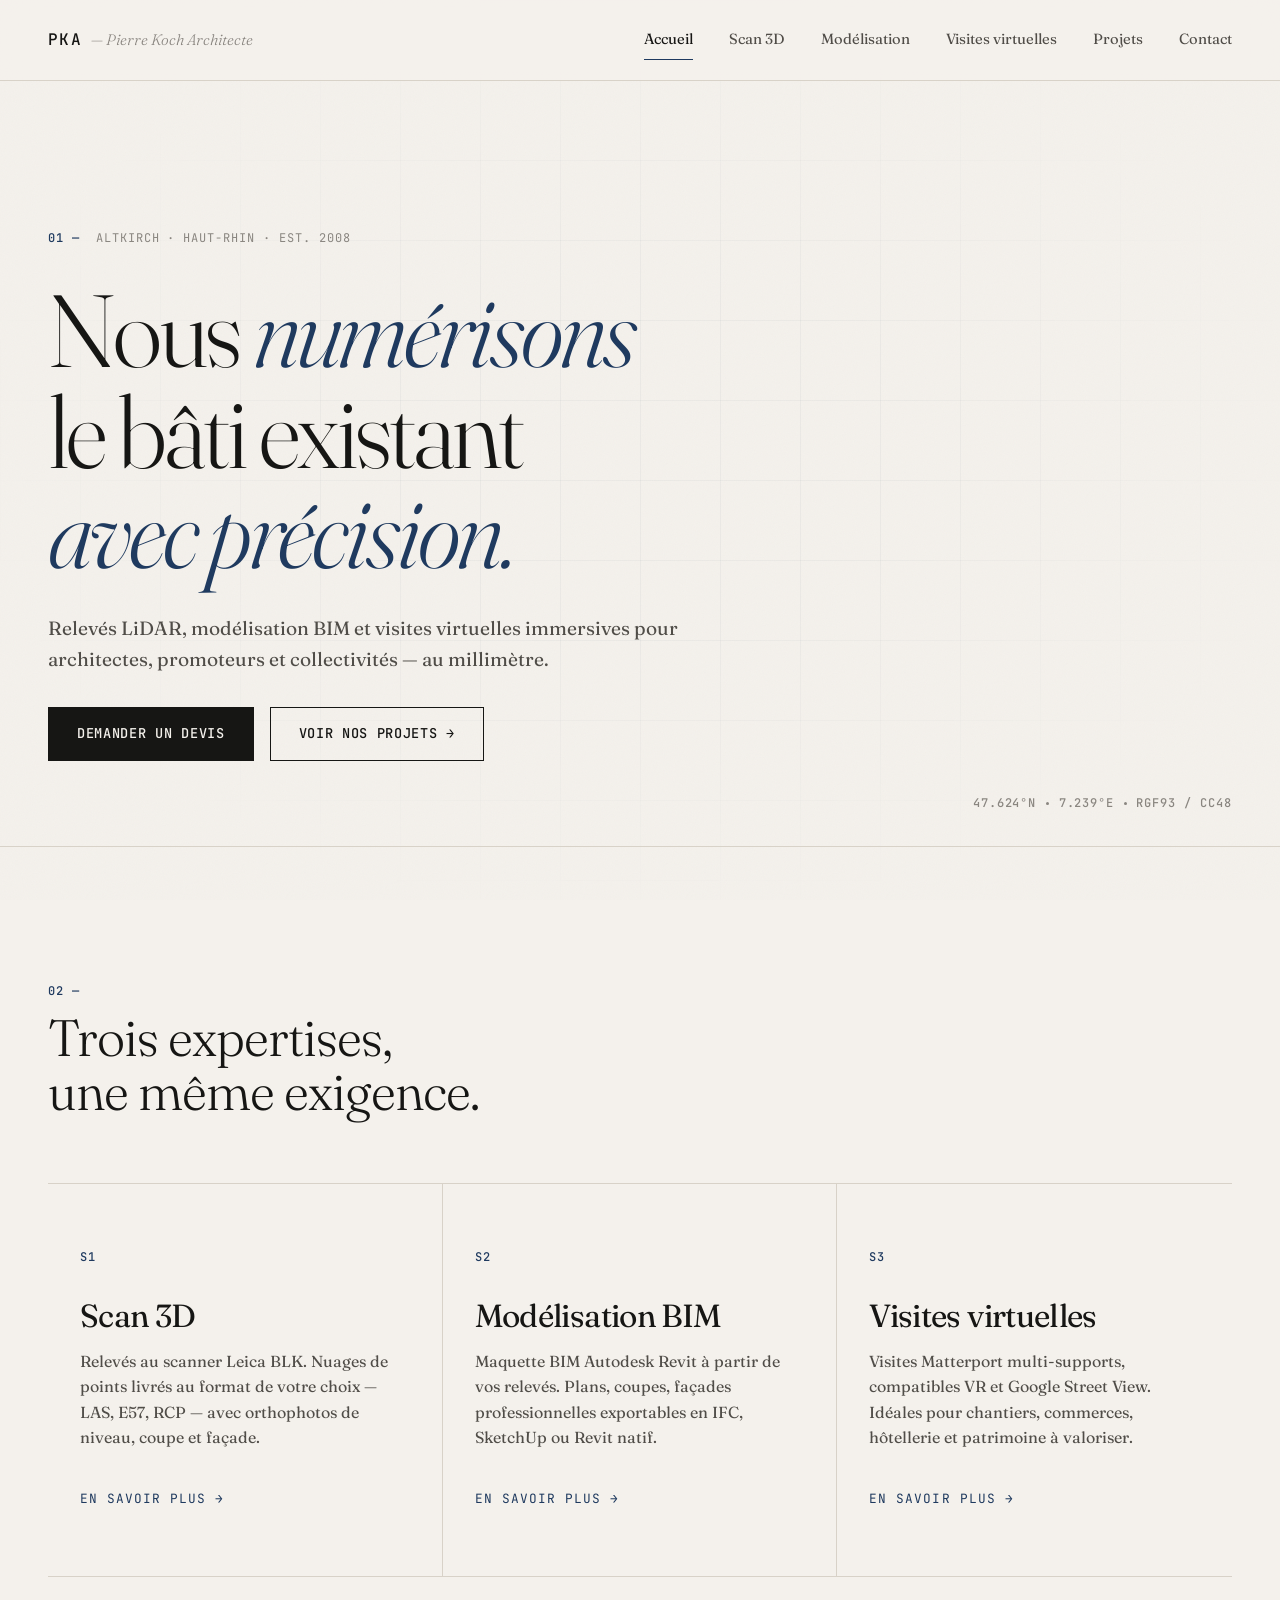
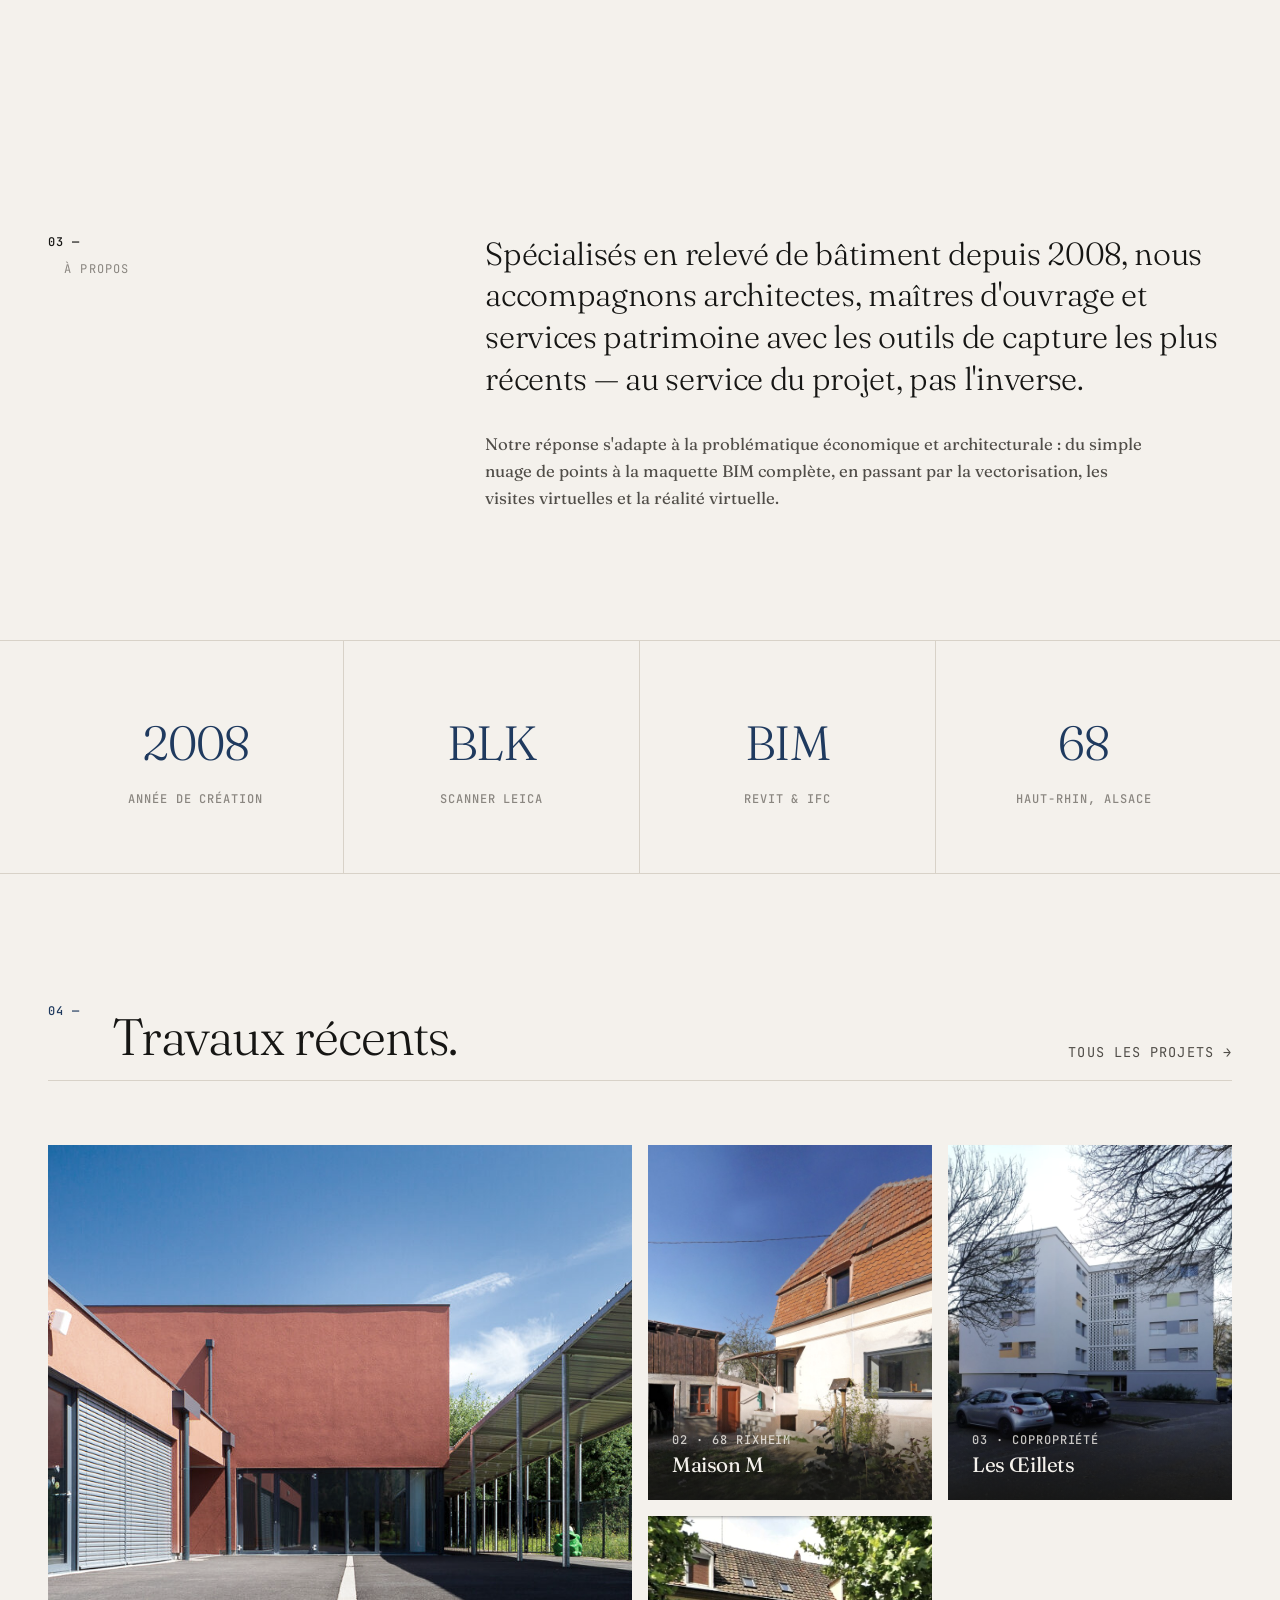
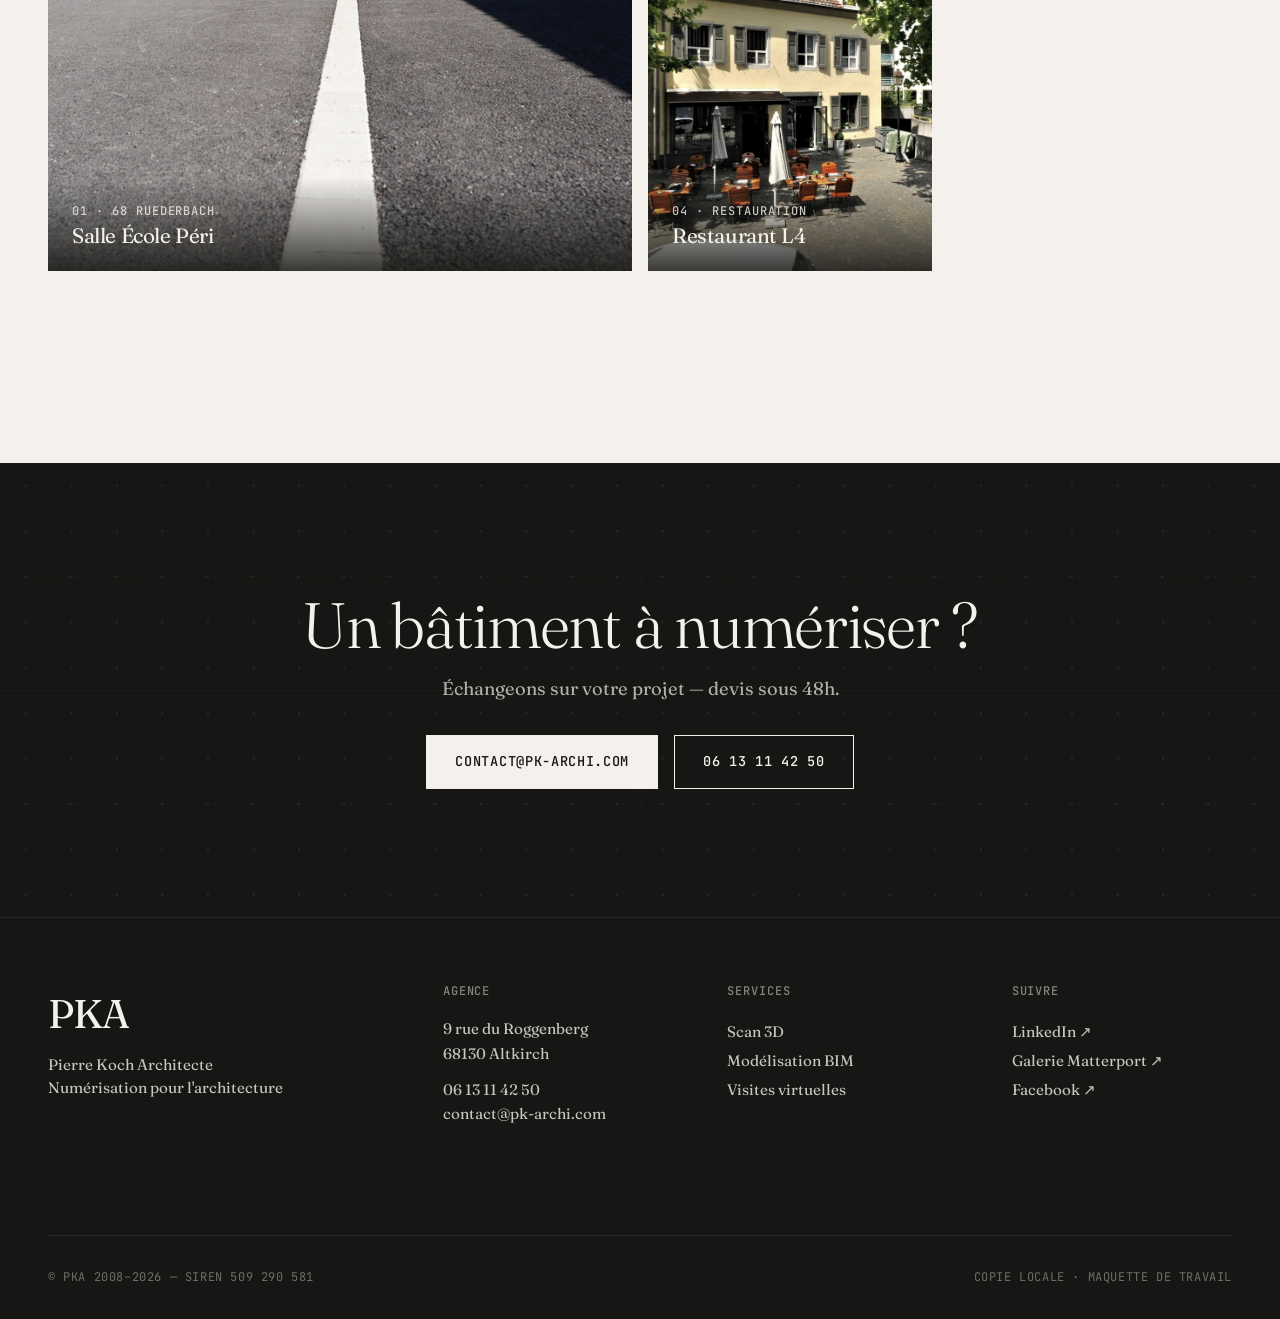
==== index.html @ 5dce4f2f "Initial import — PKA site statique (maquette)" ====
<!DOCTYPE html>
<html lang="fr">
<head>
<meta charset="UTF-8">
<meta name="viewport" content="width=device-width, initial-scale=1.0">
<meta name="description" content="PKA — Pierre Koch Architecte. Scan 3D LiDAR, modélisation BIM et visites virtuelles immersives en Alsace depuis 2008.">
<title>PKA — Numérisation pour l'architecture · Alsace</title>
<link rel="preconnect" href="https://fonts.googleapis.com">
<link rel="preconnect" href="https://fonts.gstatic.com" crossorigin>
<link href="https://fonts.googleapis.com/css2?family=Fraunces:opsz,wght@9..144,300;9..144,400;9..144,500;9..144,600&family=JetBrains+Mono:wght@400;500&display=swap" rel="stylesheet">
<link rel="stylesheet" href="style.css">
</head>
<body>

<!-- Background wireframe grid (évoque nuage de points) -->
<div class="bg-grid" aria-hidden="true"></div>
<div class="bg-noise" aria-hidden="true"></div>

<!-- Navigation -->
<header class="nav">
  <a href="index.html" class="nav__logo">
    <span class="nav__logo-mark">PKA</span>
    <span class="nav__logo-tag">— Pierre Koch Architecte</span>
  </a>
  <nav class="nav__links">
    <a href="index.html" class="active">Accueil</a>
    <a href="scan-3d.html">Scan 3D</a>
    <a href="modelisation.html">Modélisation</a>
    <a href="visites-virtuelles.html">Visites virtuelles</a>
    <a href="projets.html">Projets</a>
    <a href="contact.html">Contact</a>
  </nav>
  <button class="nav__burger" aria-label="Menu">
    <span></span><span></span><span></span>
  </button>
</header>

<!-- HERO -->
<section class="hero">
  <div class="hero__meta">
    <span class="hero__meta-num">01 —</span>
    <span class="hero__meta-label">Altkirch · Haut-Rhin · est. 2008</span>
  </div>
  <h1 class="hero__title">
    Nous <em>numérisons</em><br>
    le bâti existant<br>
    <span class="hero__title-accent">avec précision.</span>
  </h1>
  <p class="hero__lead">
    Relevés LiDAR, modélisation BIM et visites virtuelles immersives
    pour architectes, promoteurs et collectivités — au millimètre.
  </p>
  <div class="hero__cta">
    <a href="contact.html" class="btn btn--primary">Demander un devis</a>
    <a href="projets.html" class="btn btn--ghost">Voir nos projets →</a>
  </div>

  <!-- Coordonnées géo façon relevé technique -->
  <div class="hero__coords">
    <span>47.624°N</span>
    <span class="dot"></span>
    <span>7.239°E</span>
    <span class="dot"></span>
    <span>RGF93 / CC48</span>
  </div>
</section>

<!-- PILIERS -->
<section class="pillars">
  <div class="pillars__header">
    <span class="section-num">02 —</span>
    <h2 class="section-title">Trois expertises,<br>une même exigence.</h2>
  </div>

  <div class="pillars__grid">
    <article class="pillar">
      <div class="pillar__num">S1</div>
      <h3 class="pillar__title">Scan 3D</h3>
      <p class="pillar__desc">
        Relevés au scanner Leica BLK. Nuages de points livrés au format
        de votre choix — LAS, E57, RCP — avec orthophotos de niveau,
        coupe et façade.
      </p>
      <a href="scan-3d.html" class="pillar__link">En savoir plus →</a>
    </article>

    <article class="pillar">
      <div class="pillar__num">S2</div>
      <h3 class="pillar__title">Modélisation BIM</h3>
      <p class="pillar__desc">
        Maquette BIM Autodesk Revit à partir de vos relevés. Plans,
        coupes, façades professionnelles exportables en IFC, SketchUp
        ou Revit natif.
      </p>
      <a href="modelisation.html" class="pillar__link">En savoir plus →</a>
    </article>

    <article class="pillar">
      <div class="pillar__num">S3</div>
      <h3 class="pillar__title">Visites virtuelles</h3>
      <p class="pillar__desc">
        Visites Matterport multi-supports, compatibles VR et Google Street
        View. Idéales pour chantiers, commerces, hôtellerie et patrimoine
        à valoriser.
      </p>
      <a href="visites-virtuelles.html" class="pillar__link">En savoir plus →</a>
    </article>
  </div>
</section>

<!-- MANIFESTO / ABOUT -->
<section class="manifesto">
  <div class="manifesto__meta">
    <span class="section-num">03 —</span>
    <span class="section-eyebrow">À propos</span>
  </div>
  <div class="manifesto__body">
    <p class="manifesto__lead">
      Spécialisés en relevé de bâtiment depuis 2008, nous accompagnons
      architectes, maîtres d'ouvrage et services patrimoine avec les
      outils de capture les plus récents — au service du projet, pas
      l'inverse.
    </p>
    <p class="manifesto__text">
      Notre réponse s'adapte à la problématique économique et
      architecturale : du simple nuage de points à la maquette BIM
      complète, en passant par la vectorisation, les visites virtuelles
      et la réalité virtuelle.
    </p>
  </div>
</section>

<!-- STATS / CHIFFRES -->
<section class="stats">
  <div class="stat">
    <div class="stat__num">2008</div>
    <div class="stat__label">Année de création</div>
  </div>
  <div class="stat">
    <div class="stat__num">BLK</div>
    <div class="stat__label">Scanner Leica</div>
  </div>
  <div class="stat">
    <div class="stat__num">BIM</div>
    <div class="stat__label">Revit & IFC</div>
  </div>
  <div class="stat">
    <div class="stat__num">68</div>
    <div class="stat__label">Haut-Rhin, Alsace</div>
  </div>
</section>

<!-- TRAVAUX RÉCENTS -->
<section class="works">
  <div class="works__header">
    <span class="section-num">04 —</span>
    <h2 class="section-title">Travaux récents.</h2>
    <a href="projets.html" class="works__all">Tous les projets →</a>
  </div>

  <div class="works__grid">
    <a href="projets.html" class="work work--large">
      <img src="images/ruederbach-1.jpg" alt="Salle École Péri, Ruederbach" loading="lazy">
      <div class="work__caption">
        <span class="work__meta">01 · 68 Ruederbach</span>
        <h3 class="work__title">Salle École Péri</h3>
      </div>
    </a>
    <a href="projets.html" class="work">
      <img src="images/rixheim-2.jpg" alt="Projet Maison M, Rixheim" loading="lazy">
      <div class="work__caption">
        <span class="work__meta">02 · 68 Rixheim</span>
        <h3 class="work__title">Maison M</h3>
      </div>
    </a>
    <a href="projets.html" class="work">
      <img src="images/oeillets-1.jpg" alt="Copropriété O" loading="lazy">
      <div class="work__caption">
        <span class="work__meta">03 · Copropriété</span>
        <h3 class="work__title">Les Œillets</h3>
      </div>
    </a>
    <a href="projets.html" class="work">
      <img src="images/restaurant-l4.jpg" alt="Restaurant L4" loading="lazy">
      <div class="work__caption">
        <span class="work__meta">04 · Restauration</span>
        <h3 class="work__title">Restaurant L4</h3>
      </div>
    </a>
  </div>
</section>

<!-- CTA FINAL -->
<section class="final-cta">
  <div class="final-cta__bg" aria-hidden="true">
    <!-- Wireframe décoratif type scan 3D -->
    <svg viewBox="0 0 1200 400" preserveAspectRatio="xMidYMid slice">
      <defs>
        <pattern id="scan-dots" x="0" y="0" width="40" height="40" patternUnits="userSpaceOnUse">
          <circle cx="20" cy="20" r="1" fill="currentColor" opacity="0.4"/>
        </pattern>
      </defs>
      <rect width="1200" height="400" fill="url(#scan-dots)"/>
      <g stroke="currentColor" stroke-width="0.5" fill="none" opacity="0.3">
        <path d="M 0 200 L 1200 200"/>
        <path d="M 600 0 L 600 400"/>
        <path d="M 0 100 L 1200 100" stroke-dasharray="4 4"/>
        <path d="M 0 300 L 1200 300" stroke-dasharray="4 4"/>
      </g>
    </svg>
  </div>
  <div class="final-cta__content">
    <h2>Un bâtiment à numériser ?</h2>
    <p>Échangeons sur votre projet — devis sous 48h.</p>
    <div class="final-cta__actions">
      <a href="mailto:contact@pk-archi.com" class="btn btn--primary">contact@pk-archi.com</a>
      <a href="tel:+33613114250" class="btn btn--ghost">06 13 11 42 50</a>
    </div>
  </div>
</section>

<!-- FOOTER -->
<footer class="footer">
  <div class="footer__col">
    <div class="footer__logo">PKA</div>
    <p class="footer__tag">Pierre Koch Architecte<br>Numérisation pour l'architecture</p>
  </div>
  <div class="footer__col">
    <h4>Agence</h4>
    <p>9 rue du Roggenberg<br>68130 Altkirch</p>
    <p>06 13 11 42 50<br>contact@pk-archi.com</p>
  </div>
  <div class="footer__col">
    <h4>Services</h4>
    <a href="scan-3d.html">Scan 3D</a>
    <a href="modelisation.html">Modélisation BIM</a>
    <a href="visites-virtuelles.html">Visites virtuelles</a>
  </div>
  <div class="footer__col">
    <h4>Suivre</h4>
    <a href="https://www.linkedin.com/company/pierre-koch-architecte/" target="_blank" rel="noopener">LinkedIn ↗</a>
    <a href="https://matterport.com/discover/account/7345yx9ycRM/" target="_blank" rel="noopener">Galerie Matterport ↗</a>
    <a href="https://www.facebook.com/PierreKochArchitecte/" target="_blank" rel="noopener">Facebook ↗</a>
  </div>
  <div class="footer__bottom">
    <span>© PKA 2008–2026 — SIREN 509 290 581</span>
    <span>Copie locale · Maquette de travail</span>
  </div>
</footer>

<script src="script.js"></script>
</body>
</html>
---- style.css ----
/* ==========================================================================
   PKA — Pierre Koch Architecte
   Design : éditorial minimaliste + accents techniques (wireframe / scan 3D)
   ========================================================================== */

:root {
  /* Couleurs — palette sobre architecturale avec accent "bleu plan" */
  --bg: #f4f1ec;           /* beige papier calque */
  --bg-dark: #161614;      /* presque noir encre */
  --ink: #161614;
  --ink-soft: #504d48;
  --ink-mute: #8a8680;
  --line: #d8d2c8;
  --accent: #1f3a5f;       /* bleu plan technique */
  --accent-soft: #3d5a85;
  --hot: #c44a1e;          /* rouge "calque rouge d'archi" */

  /* Typographie */
  --serif: 'Fraunces', 'Times New Roman', Georgia, serif;
  --mono: 'JetBrains Mono', 'SF Mono', Menlo, monospace;

  /* Espacement */
  --space-xs: 0.5rem;
  --space-sm: 1rem;
  --space-md: 2rem;
  --space-lg: 4rem;
  --space-xl: 8rem;
  --max: 1440px;
}

* { box-sizing: border-box; margin: 0; padding: 0; }

html { scroll-behavior: smooth; }

body {
  font-family: var(--serif);
  font-weight: 400;
  font-size: 18px;
  line-height: 1.6;
  color: var(--ink);
  background: var(--bg);
  overflow-x: hidden;
  -webkit-font-smoothing: antialiased;
  position: relative;
}

/* ==========================================================================
   Arrière-plans décoratifs (wireframe + grain)
   ========================================================================== */
.bg-grid {
  position: fixed;
  inset: 0;
  z-index: 0;
  pointer-events: none;
  background-image:
    linear-gradient(rgba(31, 58, 95, 0.04) 1px, transparent 1px),
    linear-gradient(90deg, rgba(31, 58, 95, 0.04) 1px, transparent 1px);
  background-size: 80px 80px;
  mask-image: radial-gradient(ellipse at center, black 30%, transparent 75%);
}

.bg-noise {
  position: fixed;
  inset: 0;
  z-index: 0;
  pointer-events: none;
  opacity: 0.035;
  mix-blend-mode: multiply;
  background-image: url("data:image/svg+xml;utf8,<svg xmlns='http://www.w3.org/2000/svg' width='200' height='200'><filter id='n'><feTurbulence type='fractalNoise' baseFrequency='0.9' numOctaves='3'/></filter><rect width='200' height='200' filter='url(%23n)'/></svg>");
}

body > *:not(.bg-grid):not(.bg-noise) {
  position: relative;
  z-index: 1;
}

/* ==========================================================================
   Typographie d'éléments partagée
   ========================================================================== */
h1, h2, h3 {
  font-family: var(--serif);
  font-weight: 400;
  letter-spacing: -0.02em;
  line-height: 1.05;
}

h1 em {
  font-style: italic;
  font-weight: 300;
  color: var(--accent);
}

a {
  color: inherit;
  text-decoration: none;
  transition: color 0.2s ease;
}

p { color: var(--ink-soft); }

.section-num,
.nav__logo-mark,
.hero__meta-num,
.hero__coords,
.work__meta,
.pillar__num,
.stat__label,
.footer__col h4 {
  font-family: var(--mono);
  font-size: 0.75rem;
  font-weight: 500;
  letter-spacing: 0.08em;
  text-transform: uppercase;
}

.section-title {
  font-size: clamp(2rem, 4vw, 3.5rem);
  font-weight: 300;
  margin-top: 0.5rem;
}

.section-eyebrow {
  font-family: var(--mono);
  font-size: 0.75rem;
  letter-spacing: 0.1em;
  text-transform: uppercase;
  color: var(--ink-mute);
  margin-left: var(--space-sm);
}

/* ==========================================================================
   Navigation
   ========================================================================== */
.nav {
  display: flex;
  align-items: center;
  justify-content: space-between;
  padding: 1.5rem 3rem;
  max-width: var(--max);
  margin: 0 auto;
  border-bottom: 1px solid var(--line);
  position: sticky;
  top: 0;
  background: rgba(244, 241, 236, 0.88);
  backdrop-filter: blur(12px);
  -webkit-backdrop-filter: blur(12px);
  z-index: 100;
}

.nav__logo {
  display: flex;
  align-items: baseline;
  gap: 0.6rem;
}
.nav__logo-mark {
  font-size: 1rem;
  font-weight: 500;
  color: var(--ink);
}
.nav__logo-tag {
  font-family: var(--serif);
  font-style: italic;
  font-size: 0.95rem;
  color: var(--ink-mute);
  font-weight: 300;
}

.nav__links {
  display: flex;
  gap: 2.25rem;
}
.nav__links a {
  font-size: 0.92rem;
  color: var(--ink-soft);
  padding: 0.25rem 0;
  position: relative;
}
.nav__links a:hover { color: var(--ink); }
.nav__links a.active { color: var(--ink); }
.nav__links a.active::after {
  content: '';
  position: absolute;
  bottom: -4px;
  left: 0;
  width: 100%;
  height: 1px;
  background: var(--accent);
}

.nav__burger {
  display: none;
  background: none;
  border: none;
  cursor: pointer;
  width: 32px;
  height: 24px;
  flex-direction: column;
  justify-content: space-between;
}
.nav__burger span {
  display: block;
  height: 1.5px;
  background: var(--ink);
}

/* ==========================================================================
   Hero
   ========================================================================== */
.hero {
  max-width: var(--max);
  margin: 0 auto;
  padding: var(--space-xl) 3rem var(--space-lg);
  min-height: 85vh;
  display: flex;
  flex-direction: column;
  justify-content: center;
  position: relative;
}

.hero__meta {
  display: flex;
  align-items: center;
  gap: 1rem;
  margin-bottom: 2rem;
  color: var(--ink-mute);
}
.hero__meta-num { color: var(--accent); }
.hero__meta-label { font-family: var(--mono); font-size: 0.75rem; letter-spacing: 0.08em; text-transform: uppercase; }

.hero__title {
  font-size: clamp(3rem, 8vw, 7rem);
  font-weight: 300;
  line-height: 0.98;
  letter-spacing: -0.03em;
  margin-bottom: var(--space-md);
  max-width: 14ch;
  animation: fadeUp 0.9s ease-out both;
}
.hero__title-accent {
  color: var(--accent);
  font-style: italic;
  font-weight: 300;
}

.hero__lead {
  font-size: clamp(1.1rem, 1.5vw, 1.35rem);
  max-width: 54ch;
  color: var(--ink-soft);
  margin-bottom: var(--space-md);
  animation: fadeUp 0.9s 0.15s ease-out both;
}

.hero__cta {
  display: flex;
  gap: 1rem;
  flex-wrap: wrap;
  animation: fadeUp 0.9s 0.3s ease-out both;
}

.hero__coords {
  position: absolute;
  bottom: var(--space-md);
  right: 3rem;
  display: flex;
  align-items: center;
  gap: 0.6rem;
  color: var(--ink-mute);
  animation: fadeUp 0.9s 0.5s ease-out both;
}
.hero__coords .dot {
  width: 3px; height: 3px;
  border-radius: 50%;
  background: var(--ink-mute);
}

/* ==========================================================================
   Boutons
   ========================================================================== */
.btn {
  display: inline-flex;
  align-items: center;
  gap: 0.5rem;
  padding: 0.95rem 1.75rem;
  font-family: var(--mono);
  font-size: 0.85rem;
  font-weight: 500;
  letter-spacing: 0.05em;
  text-transform: uppercase;
  border-radius: 0;
  border: 1px solid currentColor;
  cursor: pointer;
  transition: all 0.25s cubic-bezier(0.4, 0, 0.2, 1);
  text-decoration: none;
}
.btn--primary {
  background: var(--ink);
  color: var(--bg);
  border-color: var(--ink);
}
.btn--primary:hover {
  background: var(--accent);
  border-color: var(--accent);
  transform: translateY(-2px);
}
.btn--ghost {
  background: transparent;
  color: var(--ink);
  border-color: var(--ink);
}
.btn--ghost:hover {
  background: var(--ink);
  color: var(--bg);
  transform: translateY(-2px);
}

/* ==========================================================================
   Piliers (services)
   ========================================================================== */
.pillars {
  max-width: var(--max);
  margin: 0 auto;
  padding: var(--space-xl) 3rem;
  border-top: 1px solid var(--line);
}

.pillars__header { margin-bottom: var(--space-lg); }
.pillars__header .section-num { color: var(--accent); }

.pillars__grid {
  display: grid;
  grid-template-columns: repeat(3, 1fr);
  gap: 0;
  border-top: 1px solid var(--line);
}

.pillar {
  padding: var(--space-lg) var(--space-md);
  border-right: 1px solid var(--line);
  border-bottom: 1px solid var(--line);
  position: relative;
  transition: background 0.3s ease;
}
.pillar:last-child { border-right: none; }
.pillar:hover { background: rgba(31, 58, 95, 0.02); }

.pillar__num {
  color: var(--accent);
  margin-bottom: var(--space-md);
}

.pillar__title {
  font-size: 2rem;
  font-weight: 400;
  margin-bottom: var(--space-sm);
}

.pillar__desc {
  font-size: 1rem;
  margin-bottom: var(--space-md);
  color: var(--ink-soft);
}

.pillar__link {
  font-family: var(--mono);
  font-size: 0.8rem;
  text-transform: uppercase;
  letter-spacing: 0.08em;
  color: var(--accent);
  position: relative;
}
.pillar__link:hover { color: var(--hot); }

/* ==========================================================================
   Manifesto
   ========================================================================== */
.manifesto {
  max-width: var(--max);
  margin: 0 auto;
  padding: var(--space-xl) 3rem;
  display: grid;
  grid-template-columns: 1fr 2fr;
  gap: var(--space-lg);
}

.manifesto__meta {
  display: flex;
  flex-direction: column;
  gap: 0.5rem;
}

.manifesto__lead {
  font-family: var(--serif);
  font-size: clamp(1.4rem, 2.5vw, 2rem);
  font-weight: 300;
  line-height: 1.3;
  color: var(--ink);
  margin-bottom: var(--space-md);
  letter-spacing: -0.01em;
}

.manifesto__text {
  font-size: 1.05rem;
  max-width: 60ch;
}

/* ==========================================================================
   Stats
   ========================================================================== */
.stats {
  max-width: var(--max);
  margin: 0 auto;
  padding: 0 3rem;
  display: grid;
  grid-template-columns: repeat(4, 1fr);
  border-top: 1px solid var(--line);
  border-bottom: 1px solid var(--line);
}

.stat {
  padding: var(--space-lg) var(--space-md);
  border-right: 1px solid var(--line);
  text-align: center;
}
.stat:last-child { border-right: none; }

.stat__num {
  font-family: var(--serif);
  font-size: clamp(2rem, 4vw, 3rem);
  font-weight: 300;
  color: var(--accent);
  letter-spacing: -0.02em;
}

.stat__label {
  margin-top: 0.5rem;
  color: var(--ink-mute);
}

/* ==========================================================================
   Works / portfolio preview
   ========================================================================== */
.works {
  max-width: var(--max);
  margin: 0 auto;
  padding: var(--space-xl) 3rem;
}

.works__header {
  display: grid;
  grid-template-columns: auto 1fr auto;
  align-items: end;
  gap: var(--space-md);
  margin-bottom: var(--space-lg);
  padding-bottom: var(--space-sm);
  border-bottom: 1px solid var(--line);
}
.works__header .section-num { color: var(--accent); align-self: start; }
.works__header .section-title { grid-column: 2; }
.works__all {
  font-family: var(--mono);
  font-size: 0.85rem;
  text-transform: uppercase;
  letter-spacing: 0.08em;
  color: var(--ink-soft);
  transition: color 0.2s;
}
.works__all:hover { color: var(--accent); }

.works__grid {
  display: grid;
  grid-template-columns: repeat(4, 1fr);
  grid-template-rows: auto;
  gap: 1rem;
}

.work {
  position: relative;
  overflow: hidden;
  aspect-ratio: 4/5;
  background: var(--ink);
  display: block;
}
.work--large {
  grid-column: span 2;
  grid-row: span 2;
  aspect-ratio: auto;
}

.work img {
  width: 100%;
  height: 100%;
  object-fit: cover;
  transition: transform 0.7s cubic-bezier(0.2, 0.8, 0.2, 1), filter 0.4s ease;
  filter: grayscale(30%) contrast(1.02);
}
.work:hover img {
  transform: scale(1.04);
  filter: grayscale(0%) contrast(1.05);
}

.work__caption {
  position: absolute;
  bottom: 0;
  left: 0;
  right: 0;
  padding: 1.5rem;
  background: linear-gradient(to top, rgba(22, 22, 20, 0.85), transparent);
  color: var(--bg);
}
.work__meta {
  display: block;
  opacity: 0.8;
  margin-bottom: 0.25rem;
}
.work__title {
  font-size: 1.3rem;
  font-weight: 400;
  color: var(--bg);
}

/* ==========================================================================
   Final CTA
   ========================================================================== */
.final-cta {
  position: relative;
  padding: var(--space-xl) 3rem;
  margin: var(--space-lg) 0 0;
  background: var(--bg-dark);
  color: var(--bg);
  overflow: hidden;
}
.final-cta__bg {
  position: absolute;
  inset: 0;
  color: var(--bg);
  opacity: 0.2;
}
.final-cta__bg svg { width: 100%; height: 100%; }

.final-cta__content {
  position: relative;
  max-width: var(--max);
  margin: 0 auto;
  text-align: center;
}
.final-cta h2 {
  font-size: clamp(2.5rem, 5vw, 4.5rem);
  font-weight: 300;
  margin-bottom: var(--space-sm);
  color: var(--bg);
}
.final-cta p {
  color: rgba(244, 241, 236, 0.7);
  font-size: 1.15rem;
  margin-bottom: var(--space-md);
}
.final-cta__actions {
  display: flex;
  gap: 1rem;
  justify-content: center;
  flex-wrap: wrap;
}
.final-cta .btn--primary {
  background: var(--bg);
  color: var(--ink);
  border-color: var(--bg);
}
.final-cta .btn--primary:hover {
  background: var(--accent);
  color: var(--bg);
  border-color: var(--accent);
}
.final-cta .btn--ghost {
  color: var(--bg);
  border-color: var(--bg);
}
.final-cta .btn--ghost:hover {
  background: var(--bg);
  color: var(--ink);
}

/* ==========================================================================
   Footer
   ========================================================================== */
.footer {
  background: var(--bg-dark);
  color: var(--bg);
  padding: var(--space-lg) 3rem var(--space-md);
  display: grid;
  grid-template-columns: 1.5fr 1fr 1fr 1fr;
  gap: var(--space-lg);
  border-top: 1px solid rgba(255,255,255,0.08);
}

.footer__logo {
  font-family: var(--serif);
  font-size: 2.5rem;
  font-weight: 400;
  letter-spacing: -0.02em;
  margin-bottom: 0.5rem;
}
.footer__tag {
  font-size: 0.9rem;
  color: rgba(244, 241, 236, 0.5);
  line-height: 1.5;
}

.footer__col h4 {
  color: rgba(244, 241, 236, 0.5);
  margin-bottom: 1rem;
}

.footer__col p {
  color: rgba(244, 241, 236, 0.8);
  font-size: 0.95rem;
  margin-bottom: 0.75rem;
}

.footer__col a {
  display: block;
  color: rgba(244, 241, 236, 0.8);
  font-size: 0.95rem;
  padding: 0.15rem 0;
  transition: color 0.2s;
}
.footer__col a:hover { color: var(--bg); }

.footer__bottom {
  grid-column: 1 / -1;
  padding-top: var(--space-md);
  margin-top: var(--space-md);
  border-top: 1px solid rgba(255,255,255,0.08);
  display: flex;
  justify-content: space-between;
  color: rgba(244, 241, 236, 0.4);
  font-family: var(--mono);
  font-size: 0.75rem;
  letter-spacing: 0.05em;
  text-transform: uppercase;
}

/* ==========================================================================
   Animations
   ========================================================================== */
@keyframes fadeUp {
  from { opacity: 0; transform: translateY(24px); }
  to { opacity: 1; transform: translateY(0); }
}

/* ==========================================================================
   Pages intérieures — styles génériques
   ========================================================================== */
.page {
  max-width: var(--max);
  margin: 0 auto;
  padding: var(--space-lg) 3rem var(--space-xl);
}

.page__header {
  margin-bottom: var(--space-lg);
  padding-bottom: var(--space-md);
  border-bottom: 1px solid var(--line);
}
.page__eyebrow {
  font-family: var(--mono);
  font-size: 0.75rem;
  letter-spacing: 0.1em;
  text-transform: uppercase;
  color: var(--accent);
  margin-bottom: 1rem;
}
.page__title {
  font-size: clamp(2.5rem, 6vw, 5rem);
  font-weight: 300;
  letter-spacing: -0.03em;
  line-height: 1;
  margin-bottom: 1rem;
}
.page__title em {
  font-style: italic;
  color: var(--accent);
}
.page__lead {
  font-size: clamp(1.1rem, 1.5vw, 1.3rem);
  color: var(--ink-soft);
  max-width: 60ch;
  line-height: 1.5;
}

.prose {
  max-width: 65ch;
  font-size: 1.1rem;
  line-height: 1.75;
  color: var(--ink-soft);
}
.prose p { margin-bottom: 1.5rem; }
.prose strong {
  color: var(--ink);
  font-weight: 500;
}
.prose a {
  color: var(--accent);
  border-bottom: 1px solid var(--accent);
  transition: all 0.2s;
}
.prose a:hover { color: var(--hot); border-color: var(--hot); }

/* Matterport tours grid */
.tours-grid {
  display: grid;
  grid-template-columns: repeat(2, 1fr);
  gap: 1.5rem;
  margin-top: var(--space-lg);
}
.tour-card {
  background: var(--ink);
  position: relative;
  aspect-ratio: 16/10;
  overflow: hidden;
  transition: transform 0.3s;
}
.tour-card:hover { transform: translateY(-4px); }
.tour-card iframe {
  width: 100%; height: 100%;
  border: 0;
}
.tour-card__label {
  position: absolute;
  top: 1rem; left: 1rem;
  padding: 0.4rem 0.75rem;
  background: var(--bg);
  color: var(--ink);
  font-family: var(--mono);
  font-size: 0.72rem;
  letter-spacing: 0.08em;
  text-transform: uppercase;
  z-index: 2;
  pointer-events: none;
}

/* Projects gallery */
.project-section {
  margin-bottom: var(--space-xl);
}
.project-section h2 {
  font-size: clamp(1.75rem, 3vw, 2.5rem);
  font-weight: 300;
  margin-bottom: 0.5rem;
  letter-spacing: -0.02em;
}
.project-section .meta {
  font-family: var(--mono);
  font-size: 0.75rem;
  letter-spacing: 0.08em;
  text-transform: uppercase;
  color: var(--accent);
  margin-bottom: var(--space-md);
  display: block;
}
.gallery {
  display: grid;
  grid-template-columns: repeat(3, 1fr);
  gap: 0.75rem;
}
.gallery img {
  width: 100%;
  aspect-ratio: 4/3;
  object-fit: cover;
  transition: filter 0.3s;
  filter: grayscale(20%);
}
.gallery img:hover { filter: grayscale(0%); }
.gallery .span-2 { grid-column: span 2; aspect-ratio: 16/9; }

/* Contact */
.contact-grid {
  display: grid;
  grid-template-columns: 1fr 1fr;
  gap: var(--space-lg);
  margin-top: var(--space-lg);
}
.contact-info dt {
  font-family: var(--mono);
  font-size: 0.75rem;
  letter-spacing: 0.08em;
  text-transform: uppercase;
  color: var(--ink-mute);
  margin-bottom: 0.5rem;
}
.contact-info dd {
  font-size: 1.15rem;
  margin-bottom: 1.5rem;
  color: var(--ink);
}
.contact-info dd a {
  color: var(--accent);
  border-bottom: 1px solid var(--accent);
}

.social-list {
  list-style: none;
  display: flex;
  flex-direction: column;
  gap: 0.5rem;
}
.social-list a {
  display: inline-flex;
  align-items: center;
  justify-content: space-between;
  padding: 1rem 1.25rem;
  border: 1px solid var(--line);
  font-family: var(--mono);
  font-size: 0.85rem;
  text-transform: uppercase;
  letter-spacing: 0.05em;
  transition: all 0.2s;
}
.social-list a:hover {
  background: var(--ink);
  color: var(--bg);
  border-color: var(--ink);
}

/* ==========================================================================
   Responsive
   ========================================================================== */
@media (max-width: 900px) {
  .nav { padding: 1rem 1.25rem; }
  .nav__links { display: none; }
  .nav__burger { display: flex; }
  .nav__logo-tag { display: none; }

  .hero, .pillars, .manifesto, .works, .final-cta, .footer, .page {
    padding-left: 1.25rem;
    padding-right: 1.25rem;
  }

  .hero { padding-top: var(--space-lg); min-height: auto; }
  .hero__coords { position: static; margin-top: var(--space-md); flex-wrap: wrap; }

  .pillars__grid { grid-template-columns: 1fr; }
  .pillar { border-right: none; border-bottom: 1px solid var(--line); }

  .manifesto { grid-template-columns: 1fr; }
  .stats { grid-template-columns: repeat(2, 1fr); }
  .stat:nth-child(2) { border-right: none; }
  .stat:nth-child(1), .stat:nth-child(2) { border-bottom: 1px solid var(--line); }

  .works__grid { grid-template-columns: 1fr 1fr; }
  .work--large { grid-column: span 2; grid-row: auto; aspect-ratio: 16/10; }

  .footer { grid-template-columns: 1fr 1fr; }
  .footer__bottom { flex-direction: column; gap: 0.5rem; text-align: center; }

  .tours-grid, .contact-grid, .gallery { grid-template-columns: 1fr; }

  .works__header { grid-template-columns: 1fr; }
  .works__header .section-title { grid-column: 1; }
}

@media (max-width: 500px) {
  body { font-size: 16px; }
  .footer { grid-template-columns: 1fr; }
  .stats { grid-template-columns: 1fr; }
  .stat { border-right: none; border-bottom: 1px solid var(--line); }
  .stat:last-child { border-bottom: none; }
  .hero__cta { flex-direction: column; align-items: flex-start; }
  .btn { width: 100%; justify-content: center; }
}

/* Mobile menu open state */
body.menu-open .nav__links {
  display: flex;
  flex-direction: column;
  position: absolute;
  top: 100%;
  left: 0;
  right: 0;
  background: var(--bg);
  padding: 1.5rem 1.25rem;
  gap: 1rem;
  border-bottom: 1px solid var(--line);
  box-shadow: 0 6px 20px rgba(0,0,0,0.05);
}
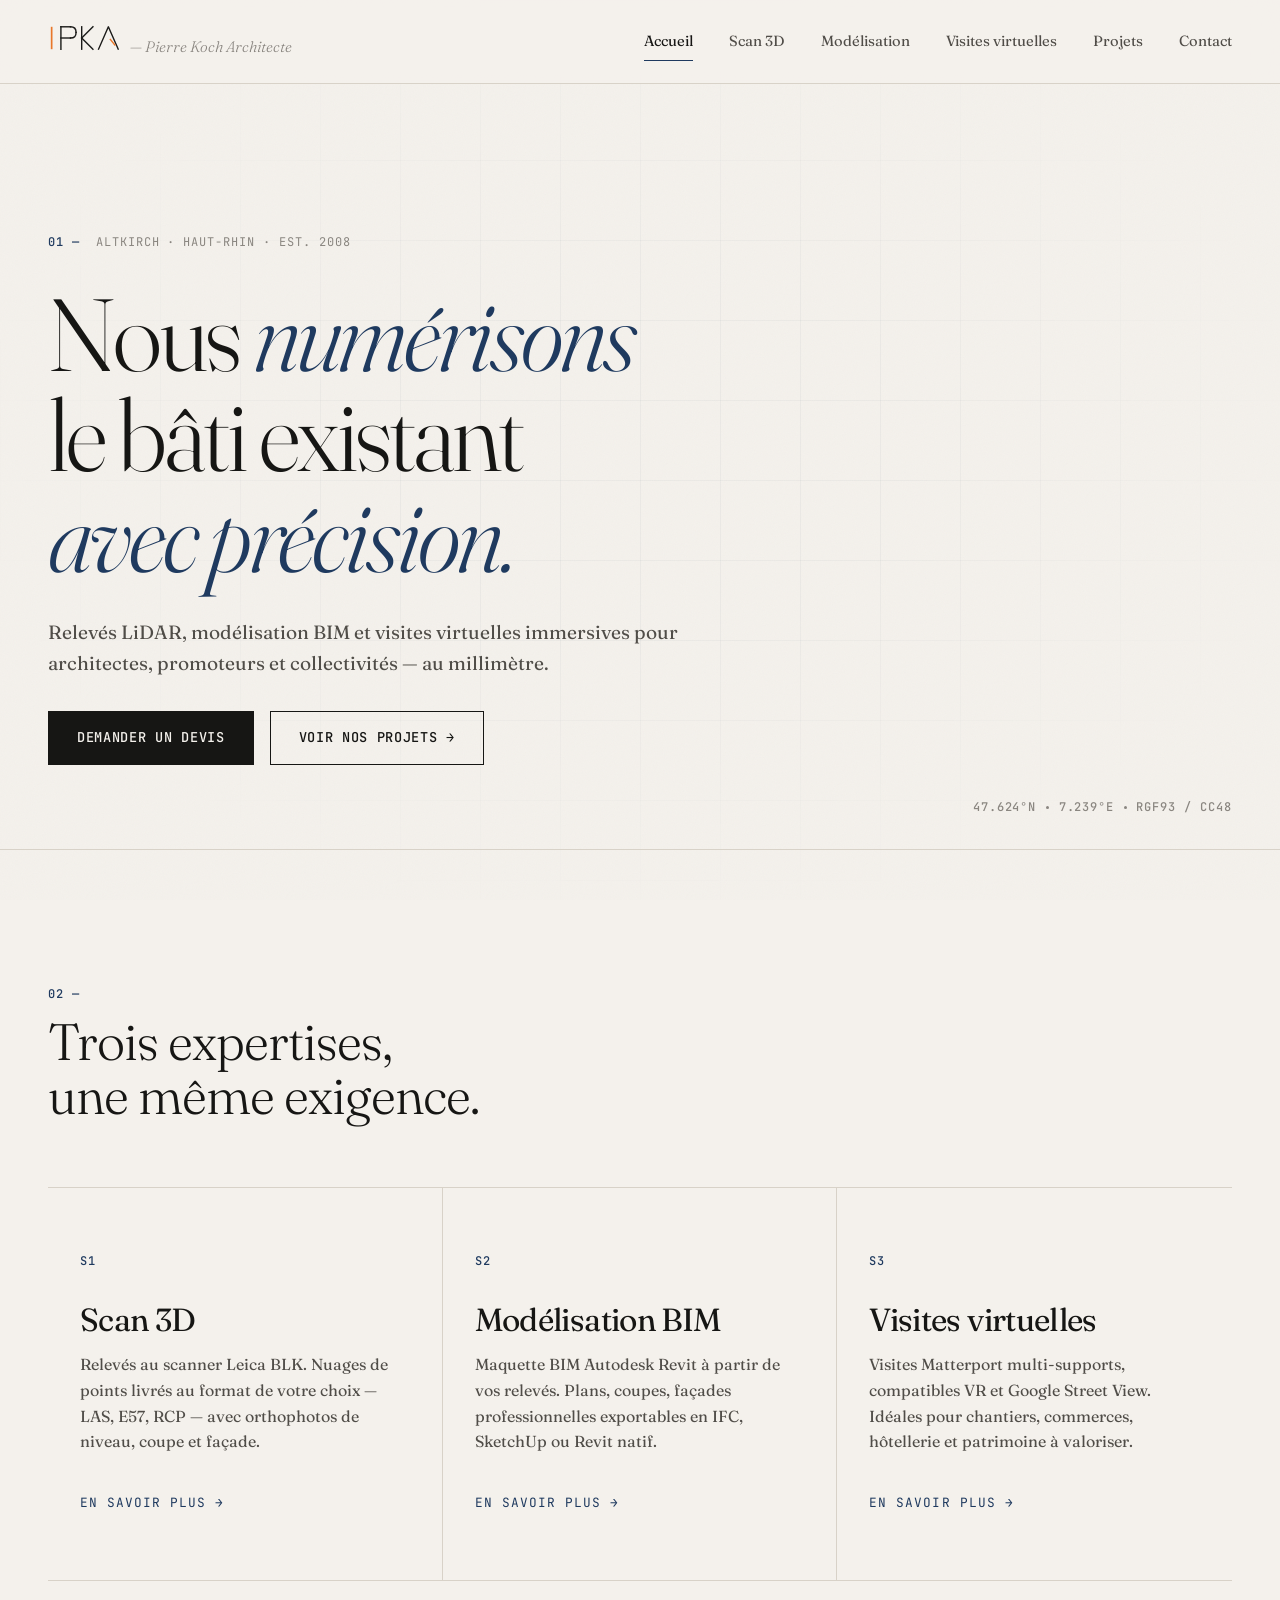
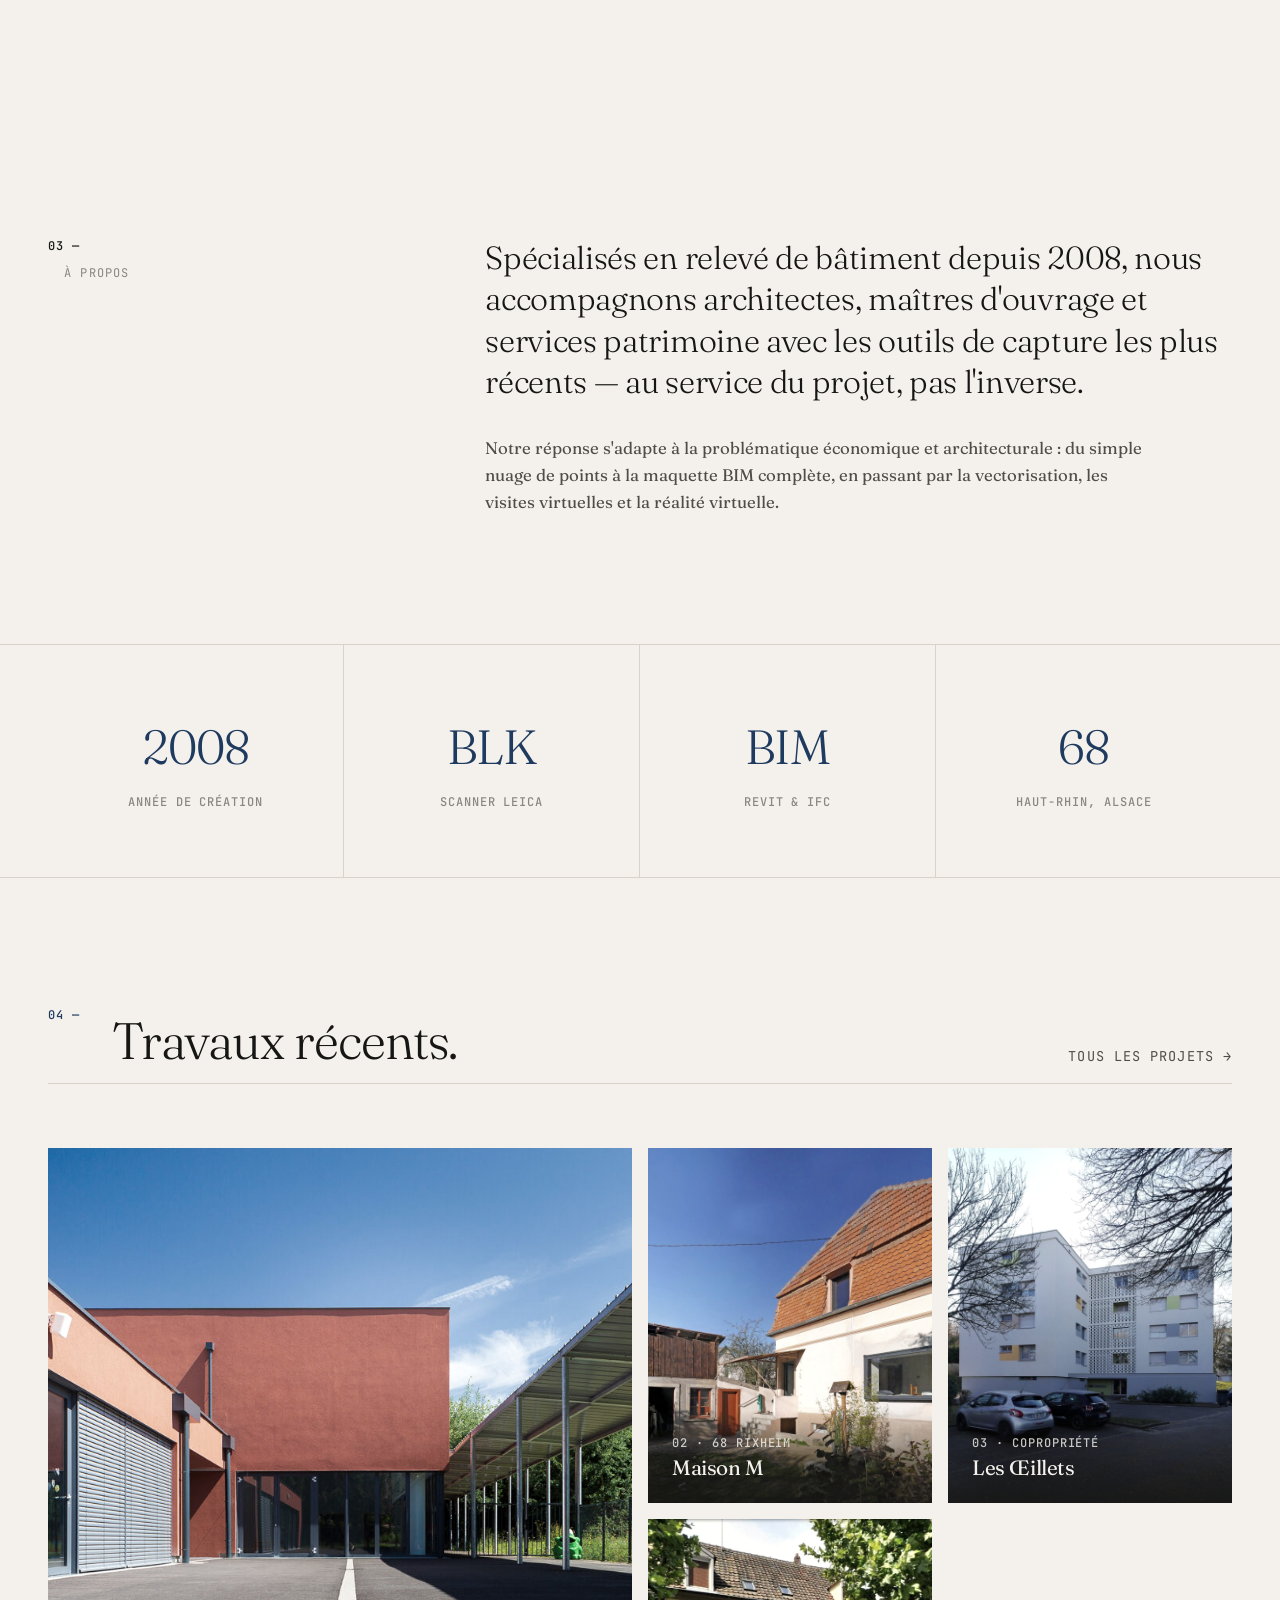
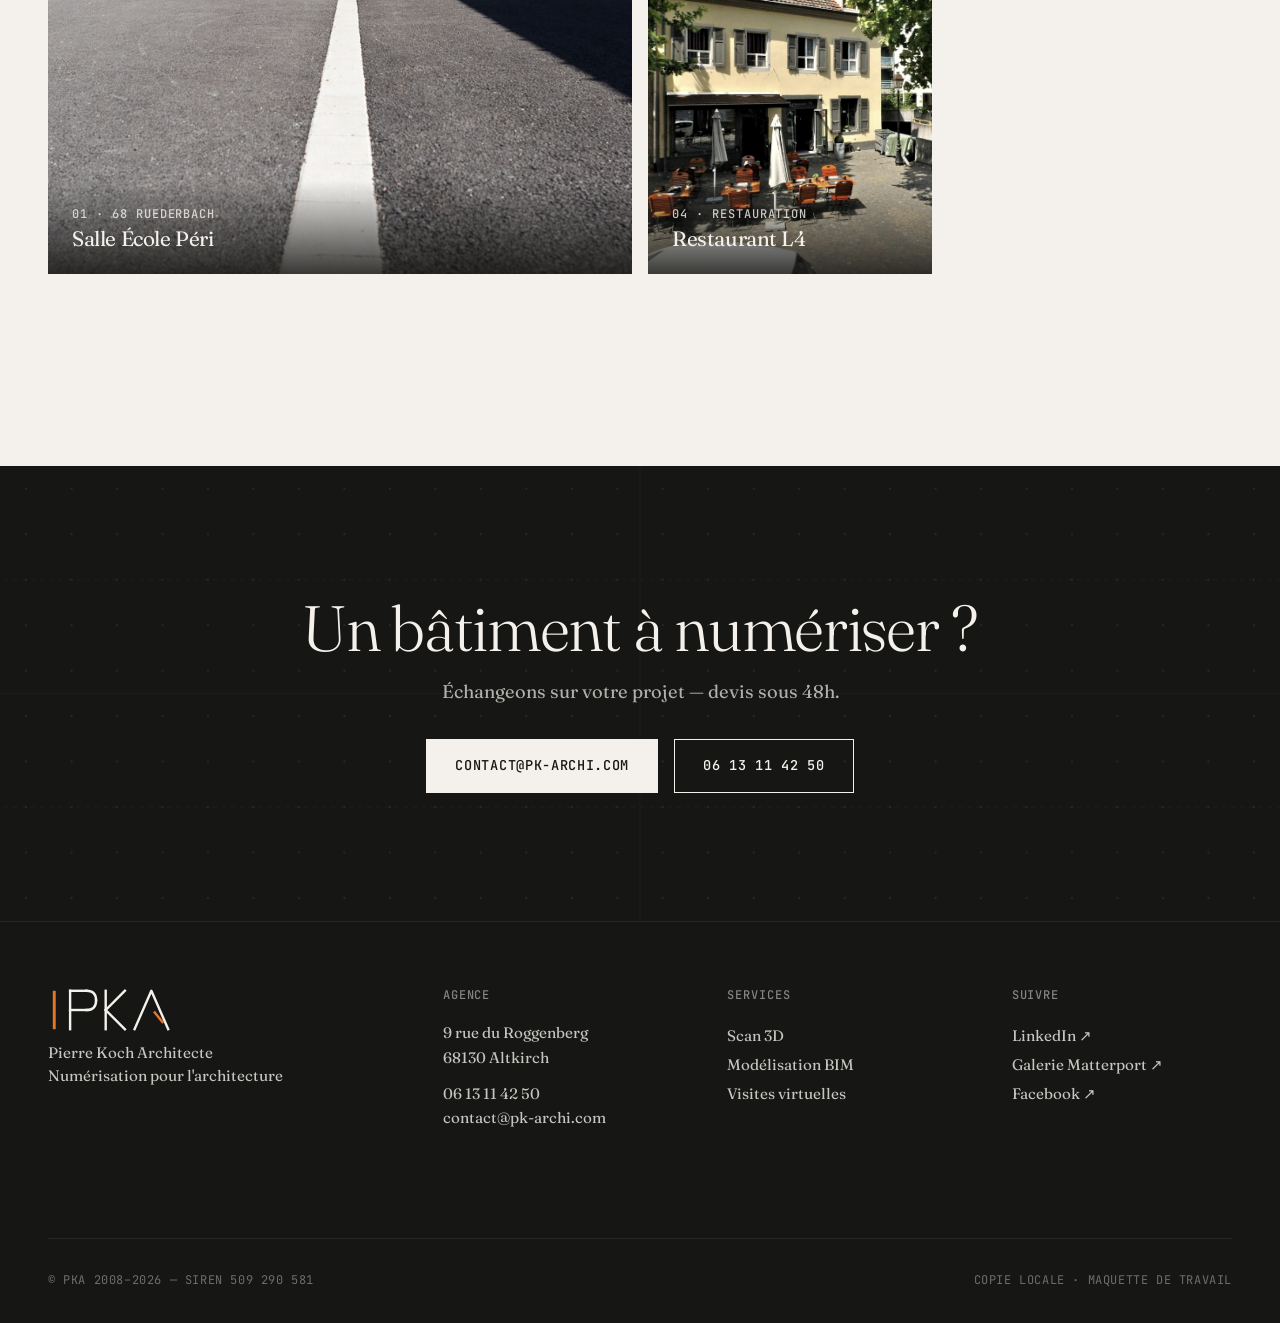
==== commit 36e757dc: "feat: intégrer logos PKA (nav + footer) + favicons" ====
--- a/index.html
+++ b/index.html
@@ -9,6 +9,11 @@
 <link rel="preconnect" href="https://fonts.gstatic.com" crossorigin>
 <link href="https://fonts.googleapis.com/css2?family=Fraunces:opsz,wght@9..144,300;9..144,400;9..144,500;9..144,600&family=JetBrains+Mono:wght@400;500&display=swap" rel="stylesheet">
 <link rel="stylesheet" href="style.css">
+<link rel="icon" type="image/svg+xml" href="images/logo/pka-icon.svg">
+<link rel="icon" type="image/png" sizes="32x32" href="favicon-32.png">
+<link rel="icon" type="image/png" sizes="16x16" href="favicon-16.png">
+<link rel="apple-touch-icon" sizes="180x180" href="apple-touch-icon.png">
+<link rel="shortcut icon" href="favicon.ico">
 </head>
 <body>
 
@@ -19,7 +24,7 @@
 <!-- Navigation -->
 <header class="nav">
   <a href="index.html" class="nav__logo">
-    <span class="nav__logo-mark">PKA</span>
+    <img src="images/logo/pka-logo.svg" alt="PKA" class="nav__logo-img" width="80" height="31">
     <span class="nav__logo-tag">— Pierre Koch Architecte</span>
   </a>
   <nav class="nav__links">
@@ -222,7 +227,7 @@
 <!-- FOOTER -->
 <footer class="footer">
   <div class="footer__col">
-    <div class="footer__logo">PKA</div>
+    <img src="images/logo/pka-logo-inverse.svg" alt="PKA — Pierre Koch Architecte" class="footer__logo-img" width="140" height="54">
     <p class="footer__tag">Pierre Koch Architecte<br>Numérisation pour l'architecture</p>
   </div>
   <div class="footer__col">
--- a/style.css
+++ b/style.css
@@ -882,3 +882,16 @@
   border-bottom: 1px solid var(--line);
   box-shadow: 0 6px 20px rgba(0,0,0,0.05);
 }
+
+/* PKA logo integration */
+.nav__logo-img {
+  height: 28px;
+  width: auto;
+  display: block;
+}
+.footer__logo-img {
+  height: 48px;
+  width: auto;
+  display: block;
+  margin-bottom: 0.5rem;
+}
